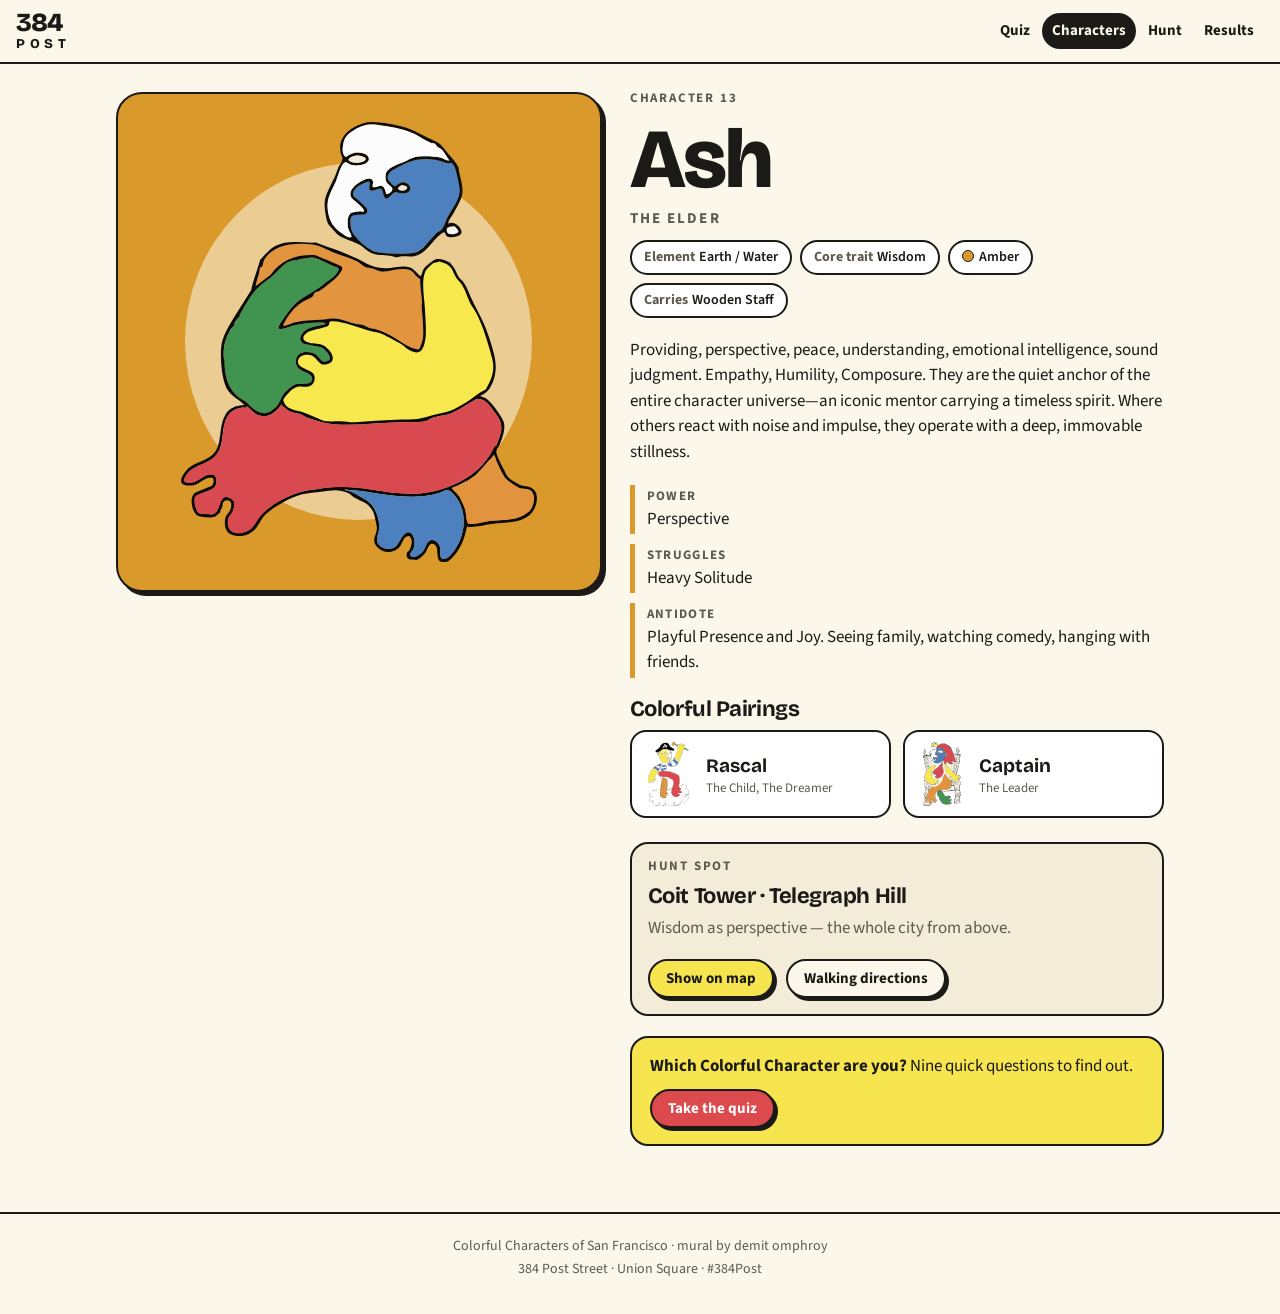
==== share/ash.html @ fb9fa0d1 "Add files via upload" ====
<!doctype html>
<html lang="en">
<head>
<meta charset="utf-8">
<meta name="viewport" content="width=device-width, initial-scale=1">
<title>I&#x27;m Ash, The Elder</title>
<meta name="description" content="Which of demit omphroy&#x27;s Colorful Characters of San Francisco are you? Take the quiz at 384 Post in Union Square. #384Post">
<meta property="og:type" content="website">
<meta property="og:site_name" content="Colorful Characters · 384 Post">
<meta property="og:title" content="I&#x27;m Ash, The Elder">
<meta property="og:description" content="Which of demit omphroy&#x27;s Colorful Characters of San Francisco are you? Take the quiz at 384 Post in Union Square. #384Post">
<meta property="og:url" content="https://example.github.io/384post/share/ash.html">
<meta property="og:image" content="https://example.github.io/384post/assets/share/ash.png">
<meta property="og:image:width" content="1200">
<meta property="og:image:height" content="630">
<meta property="og:image:alt" content="Ash, The Elder, a Colorful Character by demit omphroy">
<meta name="twitter:card" content="summary_large_image">
<meta name="twitter:title" content="I&#x27;m Ash, The Elder">
<meta name="twitter:description" content="Which of demit omphroy&#x27;s Colorful Characters of San Francisco are you? Take the quiz at 384 Post in Union Square. #384Post">
<meta name="twitter:image" content="https://example.github.io/384post/assets/share/ash.png">
<link rel="canonical" href="https://example.github.io/384post/share/ash.html">
<meta http-equiv="refresh" content="0; url=../#/c/ash">
<style>body{font-family:system-ui,sans-serif;background:#FBF7EA;color:#1B1A17;display:grid;place-items:center;min-height:90vh}</style>
</head>
<body>
<p><a href="../#/c/ash">Meet Ash →</a></p>
<script>location.replace("../" + location.search + "#/c/ash");</script>
</body>
</html>
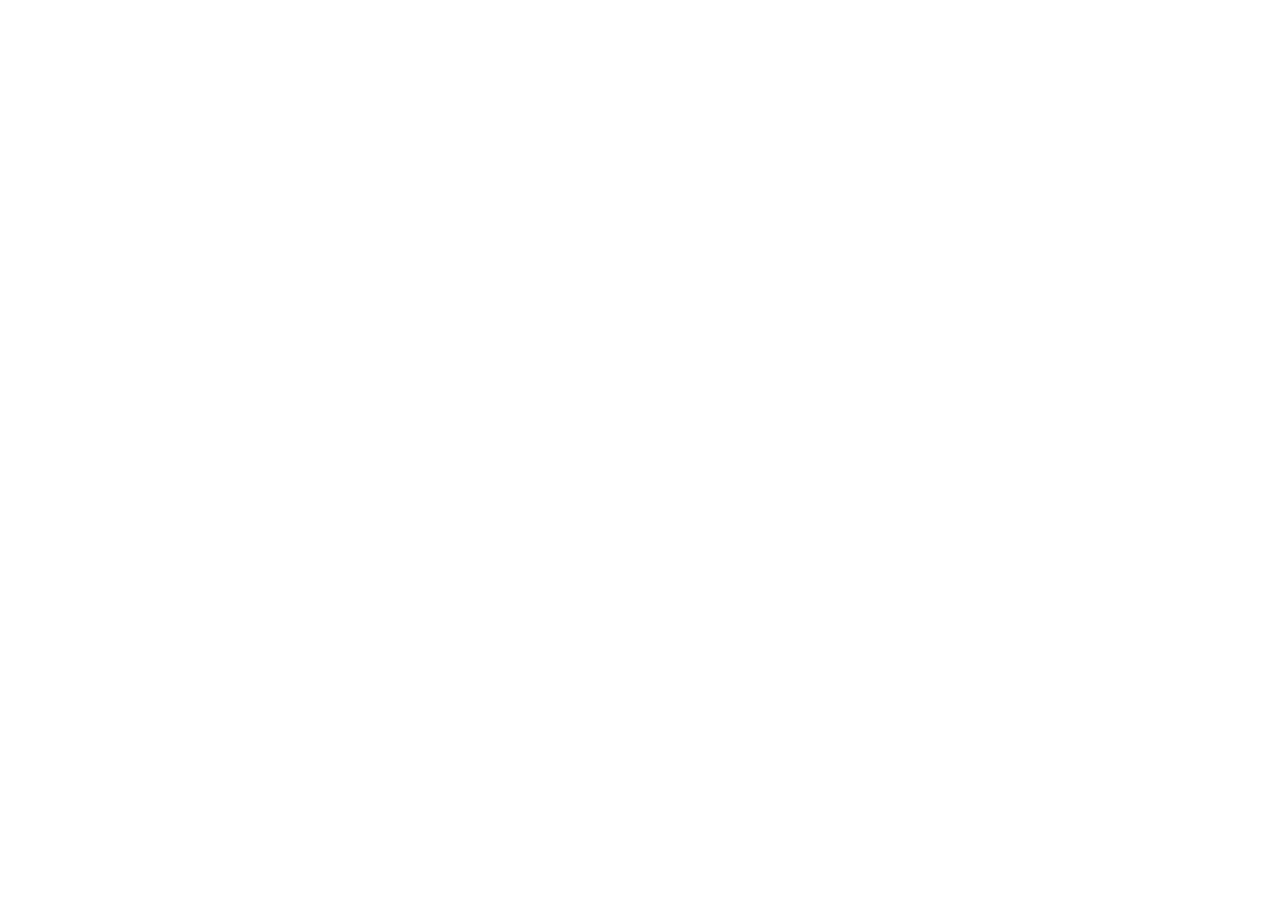
==== commit 7b24202f: "Add files via upload" ====
--- a/share/ash.html
+++ b/share/ash.html
@@ -9,21 +9,21 @@
 <meta property="og:site_name" content="Colorful Characters · 384 Post">
 <meta property="og:title" content="I&#x27;m Ash, The Elder">
 <meta property="og:description" content="Which of demit omphroy&#x27;s Colorful Characters of San Francisco are you? Take the quiz at 384 Post in Union Square. #384Post">
-<meta property="og:url" content="https://example.github.io/384post/share/ash.html">
-<meta property="og:image" content="https://example.github.io/384post/assets/share/ash.png">
+<meta property="og:url" content="https://384post.github.io/demit/share/ash.html">
+<meta property="og:image" content="https://384post.github.io/demit/assets/share/ash.png">
 <meta property="og:image:width" content="1200">
 <meta property="og:image:height" content="630">
 <meta property="og:image:alt" content="Ash, The Elder, a Colorful Character by demit omphroy">
 <meta name="twitter:card" content="summary_large_image">
 <meta name="twitter:title" content="I&#x27;m Ash, The Elder">
 <meta name="twitter:description" content="Which of demit omphroy&#x27;s Colorful Characters of San Francisco are you? Take the quiz at 384 Post in Union Square. #384Post">
-<meta name="twitter:image" content="https://example.github.io/384post/assets/share/ash.png">
-<link rel="canonical" href="https://example.github.io/384post/share/ash.html">
-<meta http-equiv="refresh" content="0; url=../#/c/ash">
+<meta name="twitter:image" content="https://384post.github.io/demit/assets/share/ash.png">
+<link rel="canonical" href="https://384post.github.io/demit/share/ash.html">
+<meta http-equiv="refresh" content="0; url=https://view.ceros.com/cbre-strike-team/384-post">
 <style>body{font-family:system-ui,sans-serif;background:#FBF7EA;color:#1B1A17;display:grid;place-items:center;min-height:90vh}</style>
 </head>
 <body>
-<p><a href="../#/c/ash">Meet Ash →</a></p>
-<script>location.replace("../" + location.search + "#/c/ash");</script>
+<p><a href="https://view.ceros.com/cbre-strike-team/384-post">Meet Ash at 384 Post →</a></p>
+<script>location.replace("https://view.ceros.com/cbre-strike-team/384-post");</script>
 </body>
 </html>
